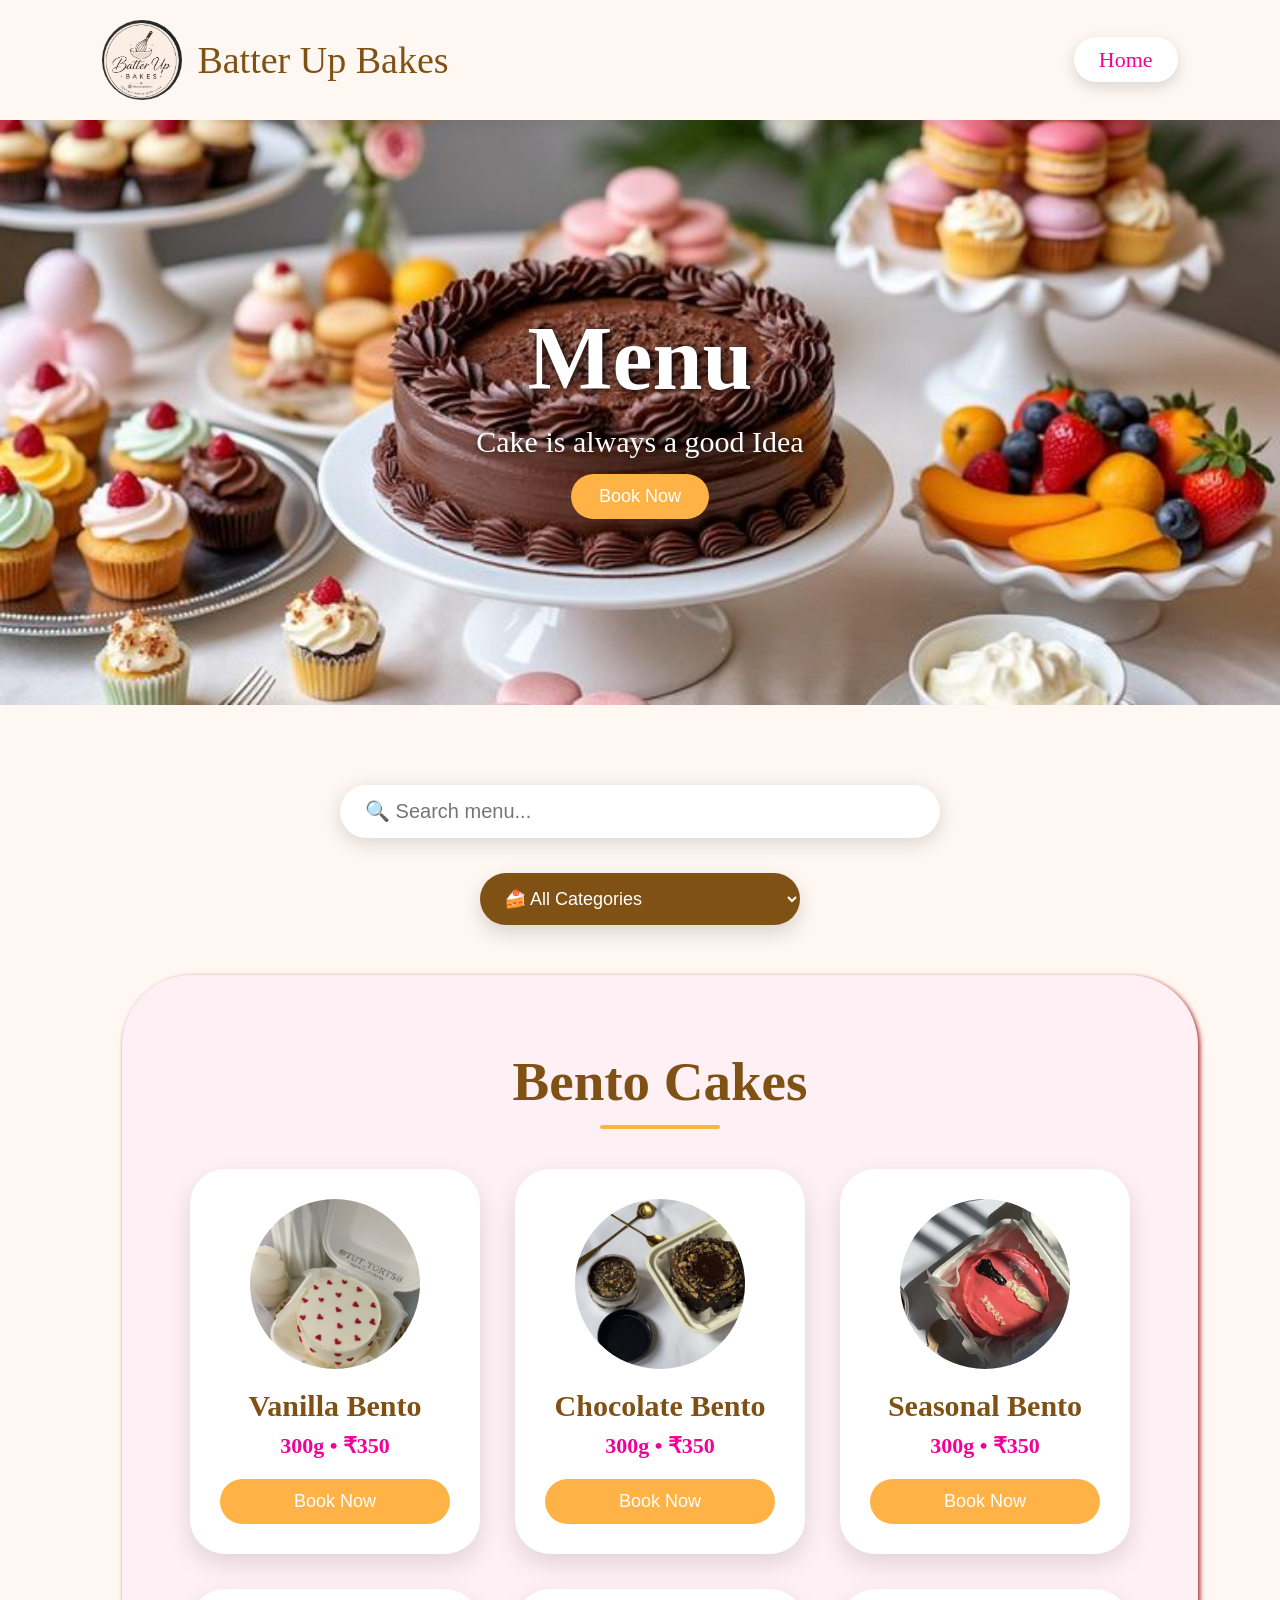
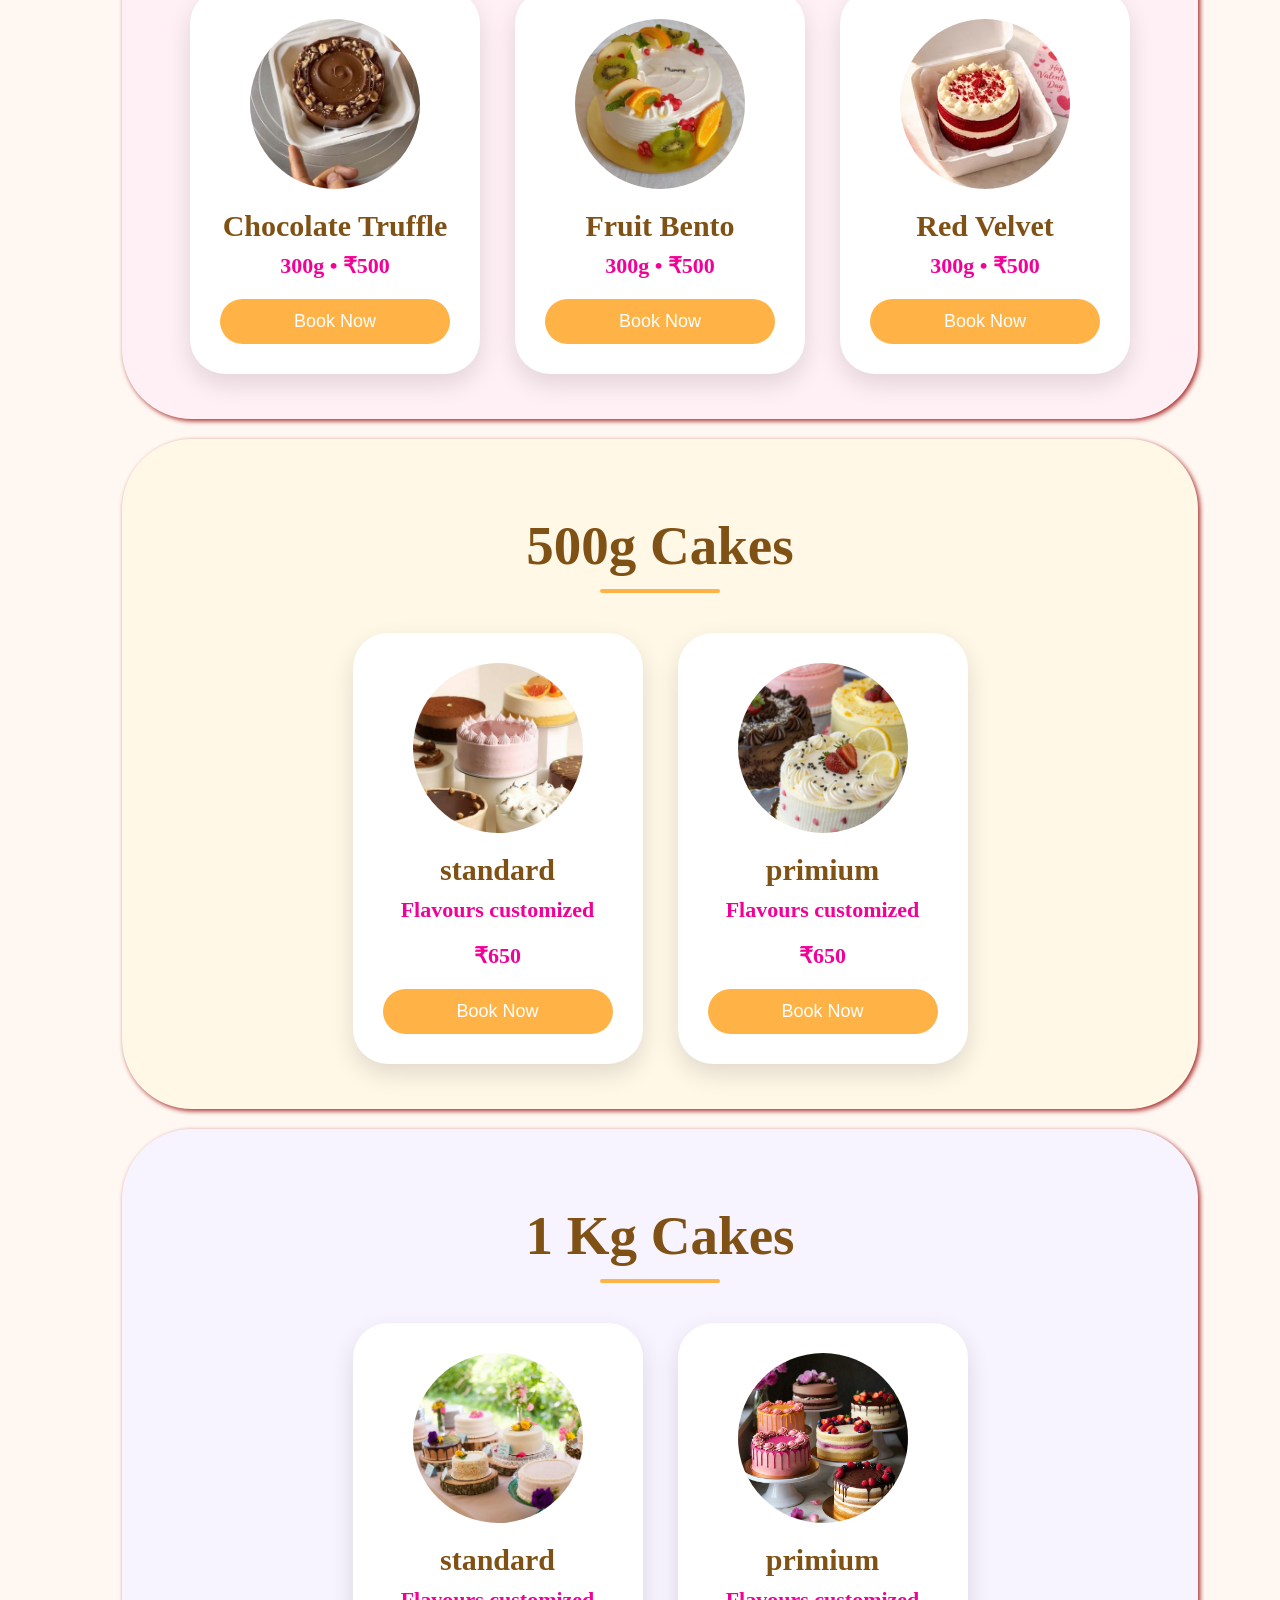
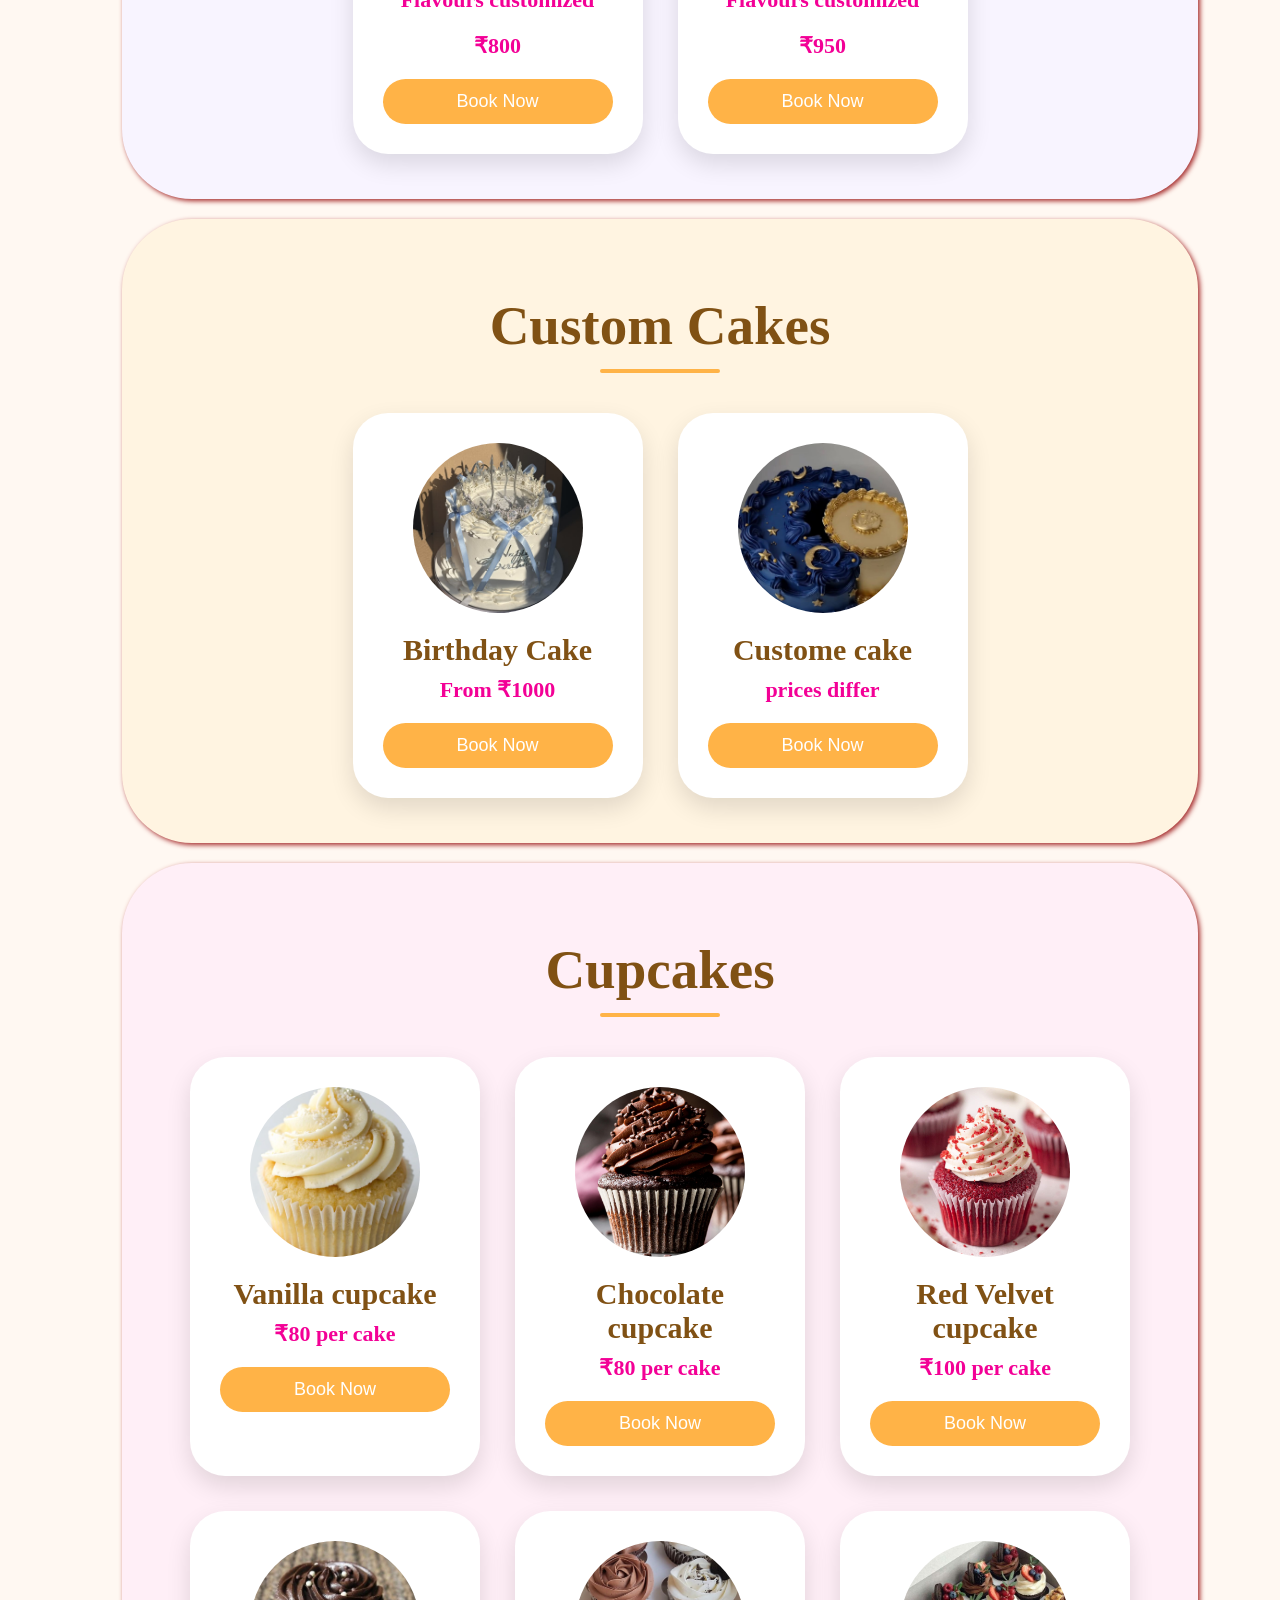
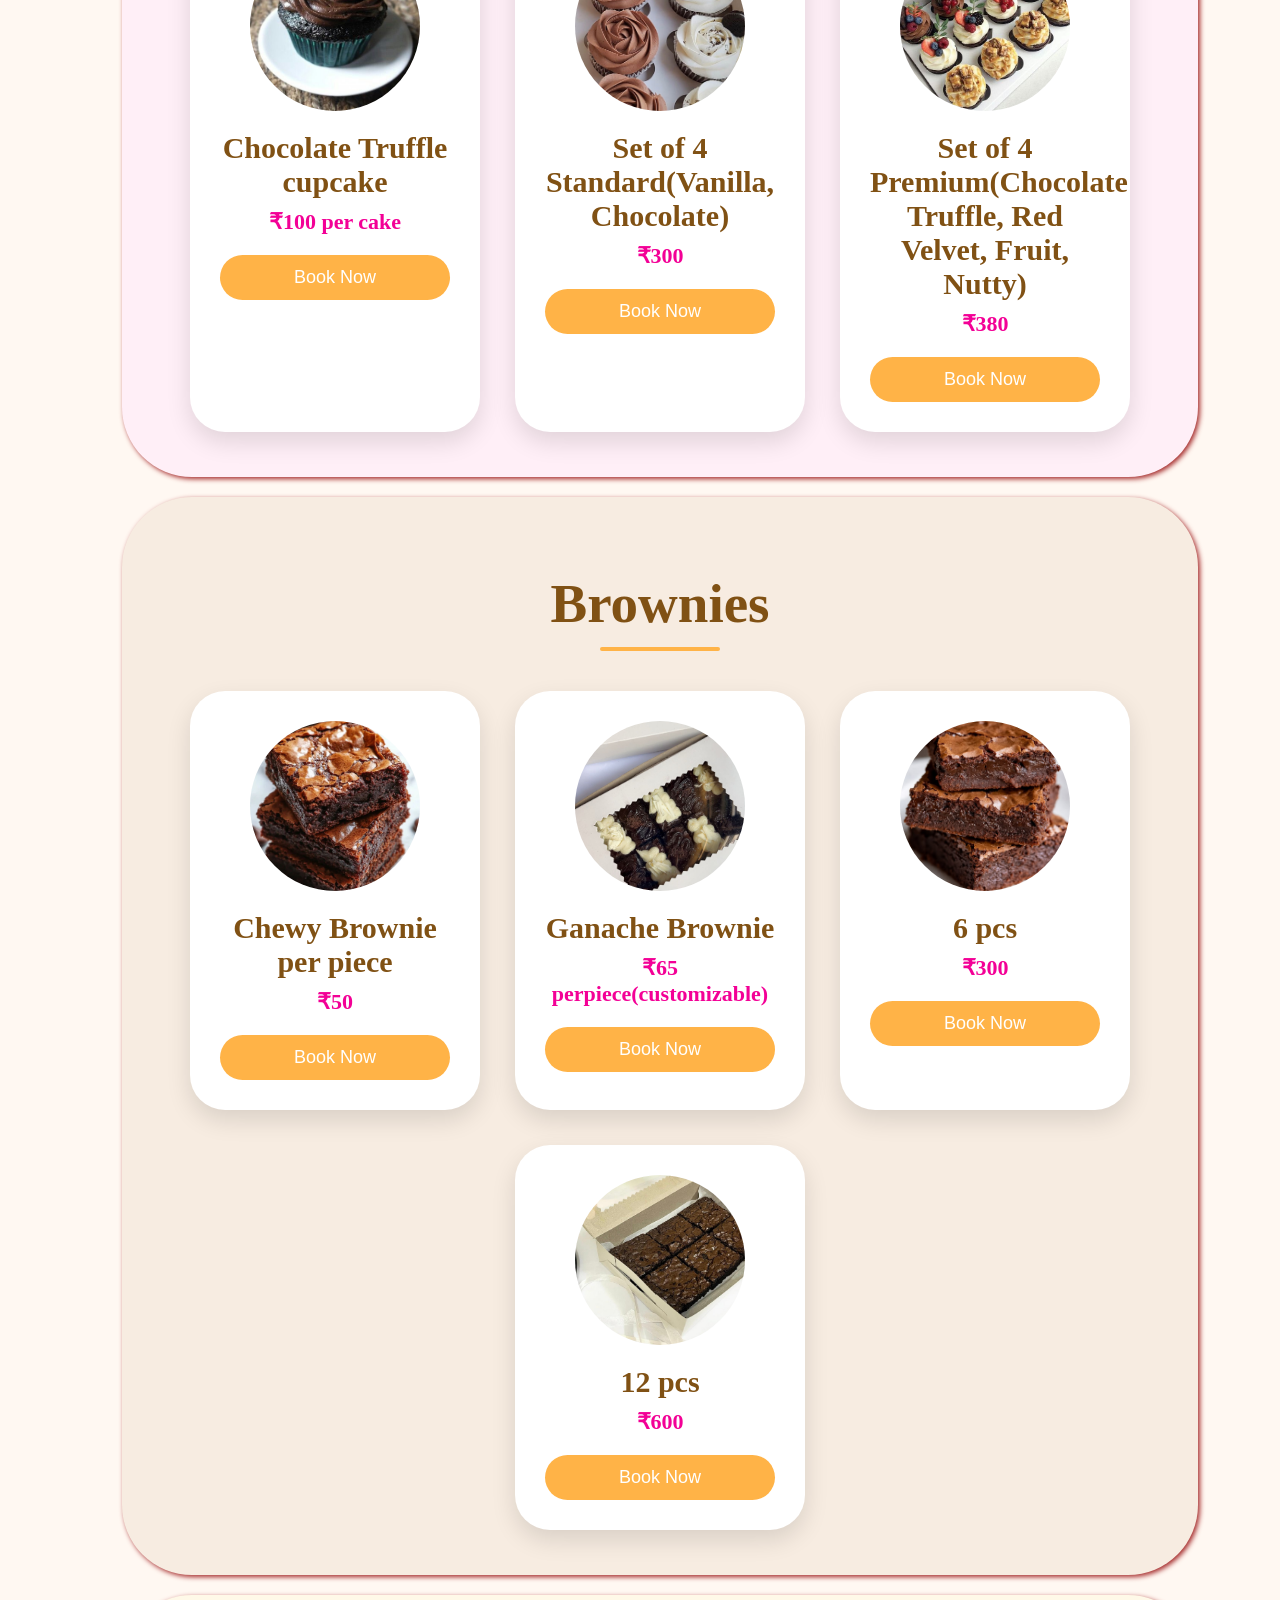
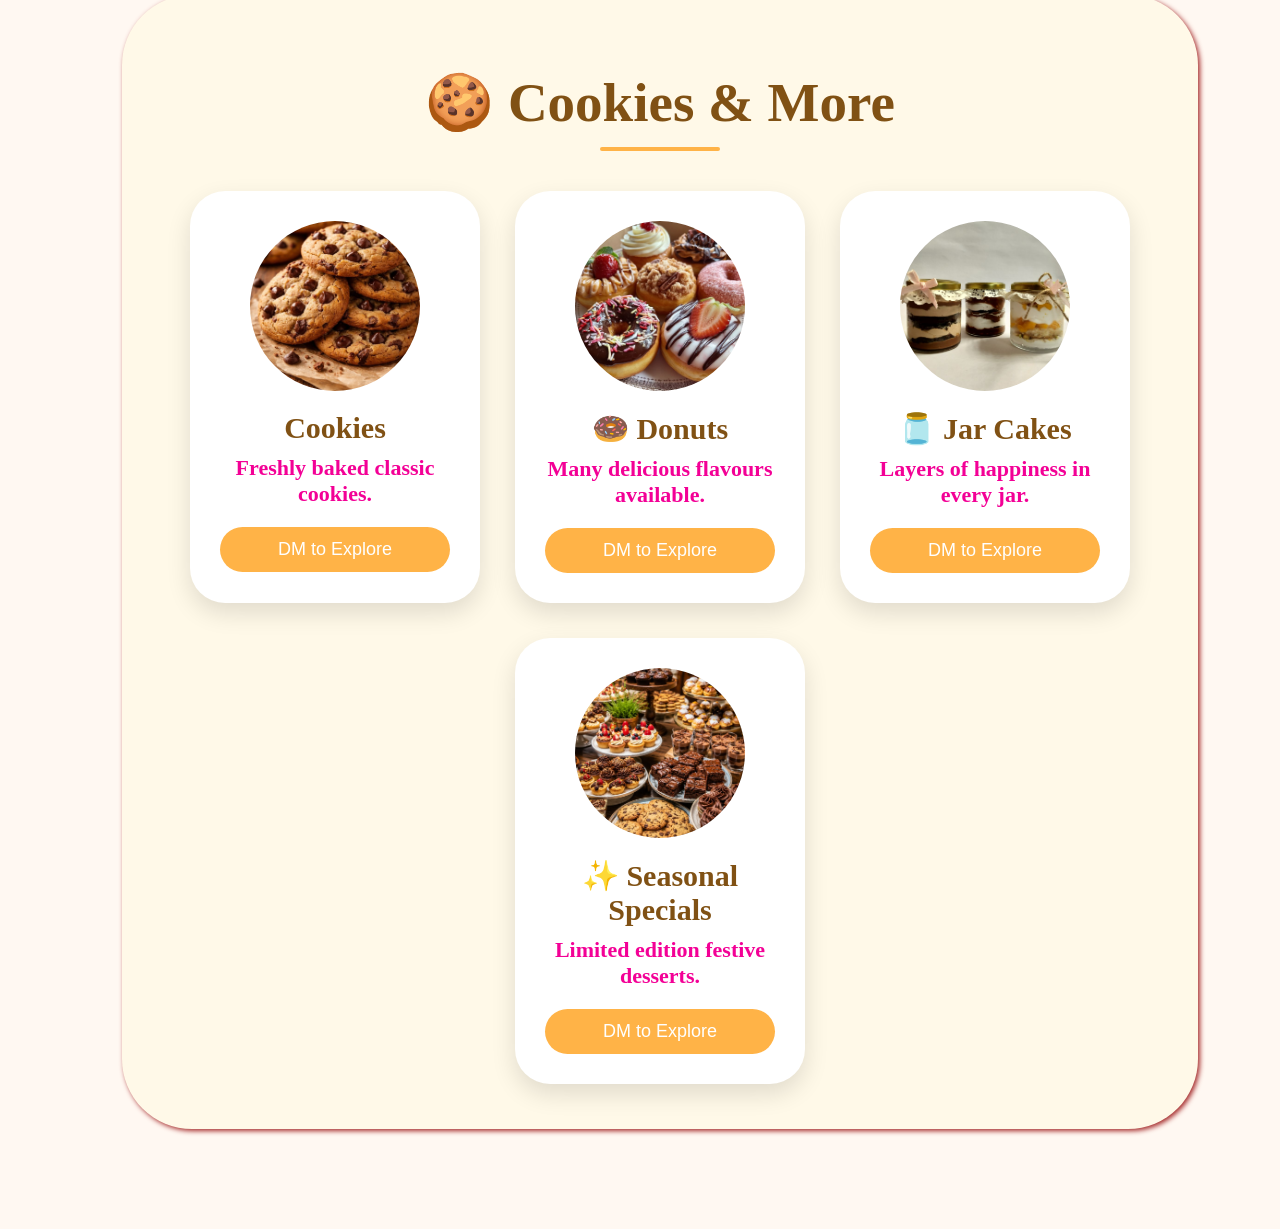
==== menu.html @ bb16fc04 "first commit of entire project" ====
<!DOCTYPE html>
<html lang="en">

<head>
    <meta charset="UTF-8">
    <meta name="viewport" content="width=device-width, initial-scale=1.0">
    <title>Batter Up Bakes Menu</title>
    <link rel="stylesheet" href="menu.css">
</head>

<body>
    <nav>
        <div class="logo"><img src="img/logo.jpeg">
            <p>Batter Up Bakes</p>
        </div>
        <div class="navlink"><a href="index.html">Home</a></div>
    </nav>

    <section class="mainsec">
        <div class="mainhead">
            <h1 class="headmain">Menu</h1>
            <p>Cake is always a good Idea</p>
            <a href="#"><button>Book Now</button></a>
        </div>
    </section>

    <section class="page3">
        <div class="search-box">
            <input type="text" id="searchInput" placeholder="🔍 Search menu...">
        </div>

  <div class="filter-box">
    <select id="categoryFilter">

        <option value="all">🍰 All Categories</option>

        <option value="bento">Bento Cakes</option>
        <option value="halfkg">500g Cakes</option>
        <option value="onekg">1 Kg Cakes</option>
        <option value="custom">Custom Cakes</option>
        <option value="cupcakes">Cupcakes</option>
        <option value="brownies">Brownies</option>
      <option value="cookies&extra">cookies&extra</option>

    </select>
</div>
<div class="menucontainers">
        <section class="menu-section" id="bento" style="background:#FFF0F5;">
            <h2 class="menu-title">Bento Cakes</h2>
            <div class="cards">
                <div class="card">
                    <img src="img/bentovanilla.jpg" alt="Vanilla Bento">
                    <h3>Vanilla Bento</h3>
                    <p>300g • ₹350</p>
                    <a href="#"><button>Book Now</button></a>
                </div>
                <div class="card">
                    <img src="img/bentocho.jpeg" alt="Chocolate Bento">
                    <h3>Chocolate Bento</h3>
                    <p>300g • ₹350</p>
                    <a href="#"><button>Book Now</button></a>
                </div>
                <div class="card">
                    <img src="img/bentostraw.jpeg" alt="Strawbery Bento">
                    <h3>Seasonal Bento</h3>
                    <p>300g • ₹350</p>
                    <a href="#"><button>Book Now</button></a>
                </div>
                <div class="card">
                    <img src="img/bentotruffel.jpg" alt="Chocolate Truffle">
                    <h3>Chocolate Truffle</h3>
                    <p>300g • ₹500</p>
                    <a href="#"><button>Book Now</button></a>
                </div>
                <div class="card">
                    <img src="img/bentofruit.jpg" alt="Fruit Bento">
                    <h3>Fruit Bento</h3>
                    <p>300g • ₹500</p>
                    <a href="#"><button>Book Now</button></a>
                </div>
                <div class="card">
                    <img src="img/bentoredvelvet.jpg" alt="Red Velvet">
                    <h3>Red Velvet</h3>
                    <p>300g • ₹500</p>
                    <a href="#"><button>Book Now</button></a>
                </div>
            </div>
        </section>
        <section class="menu-section" id="halfkg" style="background:#FFF8E7;">
            <h2 class="menu-title">500g Cakes</h2>
            <div class="cards">
                <div class="card">
                    <img src="img/500gstandard.jpg" alt="standard">
                    <h3>standard</h3>
                    <p>Flavours customized</p>
                    <p>₹650</p>
                    <a href="#"><button>Book Now</button></a>
                </div>
                <div class="card">
                    <img src="img/500gprimium.jpg" alt="primium">
                    <h3>primium</h3>
                     <p>Flavours customized</p>
                    <p>₹650</p>
                    <a href="#"><button>Book Now</button></a>
                </div>
            
            </div>
        </section>
        <section class="menu-section" id="onekg" style="background:#F8F4FF;">
            <h2 class="menu-title">1 Kg Cakes</h2>
            <div class="cards">
                      <div class="card">
                    <img src="img/1kgstandard.jpg" alt="standard">
                    <h3>standard</h3>
                    <p>Flavours customized</p>
                    <p>₹800</p>
                    <a href="#"><button>Book Now</button></a>
                </div>
                <div class="card">
                    <img src="img/1kgprium.jpg" alt="primium">
                    <h3>primium</h3>
                     <p>Flavours customized</p>
                    <p>₹950</p>
                    <a href="#"><button>Book Now</button></a>
                </div>
            </div>
        </section>
        <section class="menu-section" id="custom" style="background:#FFF4E1;">
            <h2 class="menu-title">Custom Cakes</h2>
            <div class="cards">
                <div class="card">
                    <img src="img/birthday.jpg" alt="Birthday Cake">
                    <h3>Birthday Cake</h3>
                    <p>From ₹1000</p>
                    <a href="#"><button>Book Now</button></a>
                </div>
                
                <div class="card">
                    <img src="img/custom.jpg" alt="Photo Cake">
                    <h3>Custome cake</h3>
                    <p>prices differ</p>
                    <a href="#"><button>Book Now</button></a>
                </div>
            </div>
        </section>
        <section class="menu-section" id="cupcakes" style="background:#FFEFF7;">
            <h2 class="menu-title">Cupcakes</h2>
            <div class="cards">
                <div class="card">
                    <img src="img/1vanilacup.jpg" alt="Vanilla">
                    <h3>Vanilla cupcake</h3>
                    <p>₹80 per cake</p>
                    <a href="#"><button>Book Now</button></a>
                </div>
                <div class="card">
                    <img src="img/1chocolatecup.jpg" alt="Chocolate">
                    <h3>Chocolate cupcake</h3>
                    <p>₹80 per cake</p>
                    <a href="#"><button>Book Now</button></a>
                </div>
                <div class="card">
                    <img src="img/1redcup.jpg" alt="Red Velvet">
                    <h3>Red Velvet cupcake</h3>
                    <p>₹100 per cake</p>
                    <a href="#"><button>Book Now</button></a>
                </div>
                <div class="card">
                    <img src="img/1truffelcup.jpg" alt="Chocolate Truffle">
                    <h3>Chocolate Truffle cupcake</h3>
                    <p>₹100 per cake</p>
                    <a href="#"><button>Book Now</button></a>
                </div>
                <div class="card">
                    <img src="img/standard4cupcake.jpg" alt="Set of 4 Standard">
                    <h3>Set of 4 Standard(Vanilla, Chocolate)</h3>
                    <p>₹300</p>
                    <a href="#"><button>Book Now</button></a>
                </div>
                <div class="card">
                    <img src="img/primiumcupcake.jpg" alt="Set of 4 Premium">
                    <h3>Set of 4 Premium(Chocolate Truffle, Red Velvet, Fruit, Nutty)</h3>
                    <p>₹380</p>
                    <a href="#"><button>Book Now</button></a>
                </div>
            </div>
        </section>
        <section class="menu-section" id="brownies" style="background:#F7ECE1;">
            <h2 class="menu-title">Brownies</h2>
            <div class="cards">
                <div class="card">
                    <img src="img/brownie3.jpg" alt="Chewy Brownie">
                    <h3>Chewy Brownie per piece</h3>
                    <p>₹50</p>
                    <a href="#"><button>Book Now</button></a>
                </div>
                <div class="card">
                    <img src="img/Gbrownie2.jpeg" alt="Ganache Brownie">
                    <h3>Ganache Brownie</h3>
                    <p>₹65 perpiece(customizable)</p>
                    <a href="#"><button>Book Now</button></a>
                </div>
                <div class="card">
                    <img src="img/brownie2.jpg" alt="6 pcs">
                    <h3>6 pcs</h3>
                    <p>₹300</p>
                    <a href="#"><button>Book Now</button></a>
                </div>
                <div class="card">
                    <img src="img/brownie.jpeg" alt="12 pcs">
                    <h3>12 pcs</h3>
                    <p>₹600</p>
                    <a href="#"><button>Book Now</button></a>
                </div>
            </div>
        </section>
        <section class="menu-section" id="cookies&extra" style="background:#FFF9E8;">
    <h2 class="menu-title">🍪 Cookies & More</h2>

    <div class="cards">

        <!-- Cookies -->
        <div class="card">
            <img src="img/cookies.jpg" alt="Chocolate Chip Cookies">
            <h3> Cookies</h3>
            <p>Freshly baked classic cookies.</p>
            <a href="#"><button>DM to Explore</button></a>
        </div>

 
    

        <!-- Donuts -->
        <div class="card">
            <img src="img/dounuts.jpg" alt="Donuts">
            <h3>🍩 Donuts</h3>
            <p>Many delicious flavours available.</p>
            <a href="#"><button>DM to Explore</button></a>
        </div>

        <!-- Jar Cakes -->
        <div class="card">
            <img src="img/arcakes.jpg" alt="Jar Cakes">
            <h3>🫙 Jar Cakes</h3>
            <p>Layers of happiness in every jar.</p>
            <a href="#"><button>DM to Explore</button></a>
        </div>

 
        <!-- Seasonal Specials -->
        <div class="card">
            <img src="img/seadonal.jpg" alt="Seasonal Specials">
            <h3>✨ Seasonal Specials</h3>
            <p>Limited edition festive desserts.</p>
            <a href="#"><button>DM to Explore</button></a>
        </div>

    </div>
</section>
        
    </section>
    
    <script>
 const searchInput = document.getElementById("searchInput");
const filter = document.getElementById("categoryFilter");

function filterMenu() {

    const search = searchInput.value.toLowerCase();
    const category = filter.value;

    document.querySelectorAll(".menu-section").forEach(section => {

        let showSection = category === "all" || section.id === category;

        let visibleCards = 0;

        section.querySelectorAll(".card").forEach(card => {

            const text = card.innerText.toLowerCase();

            const match = text.includes(search);

            if(showSection && match){

                card.style.display="block";
                visibleCards++;

            }else{

                card.style.display="none";

            }

        });

        section.style.display =
            (showSection && visibleCards>0) ? "block" : "none";

    });

}

searchInput.addEventListener("keyup",filterMenu);

filter.addEventListener("change",filterMenu);

filterMenu();
</script>
</body>

</html>
---- menu.css ----
* {
    margin: 0;
    padding: 0;
    box-sizing: border-box;
    scroll-behavior: smooth;
}

body {
    font-family: "Monotype Corsiva", cursive;
    background: antiquewhite;
    color: rgb(128, 81, 20);
    overflow-x: hidden;
}

section {
    width: 100%;
    padding: 0 8%;
}

.menucontainers section {
    padding: 5px;
    border-radius: 70px;
    box-shadow: 2px 2px 5px brown;
    margin: 20px;
}

nav {
    display: flex;
    justify-content: space-between;
    align-items: center;
    padding: 20px 8%;
    background: #fff8f2;
    position: sticky;
    top: 0;
    z-index: 1000;
    box-shadow: 0 5px 15px rgba(0, 0, 0, .08);
}

.logo {
    display: flex;
    align-items: center;
    gap: 15px;
}

.logo img {
    width: 80px;
    height: 80px;
    border-radius: 50%;
    object-fit: cover;
}

.logo p {
    font-size: 38px;
    color: #805114;
}

.navlink a {
    text-decoration: none;
    padding: 10px 25px;
    background: #fff;
    border-radius: 40px;
    color: #f30096;
    font-size: 22px;
    box-shadow: 0 5px 15px rgba(0, 0, 0, .15);
    transition: .3s;
}

.navlink a:hover {
    background: #805114;
    color: #fff;
}

.mainsec {
    min-height: 65vh;
    background: url(img/menu.jpg) center/cover no-repeat;
    display: flex;
    justify-content: center;
    align-items: center;
    text-align: center;
}

.mainhead {
    color: #fff;
    text-shadow: 2px 2px 10px #000;
}

.headmain {
    font-size: 90px;
}

.mainhead p {
    font-size: 30px;
    margin: 15px 0;
}

button {
    padding: 12px 28px;
    border: none;
    border-radius: 40px;
    background: #ffb347;
    color: #fff;
    font-size: 18px;
    cursor: pointer;
    transition: .3s;
}

button:hover {
    background: #f30096;
    transform: translateY(-4px);
}

.page3 {
    background: #fff8f2;
    padding: 80px 8%;
}

.search-box {
    display: flex;
    justify-content: center;
    margin-bottom: 35px;
}

.search-box input {
    width: 600px;
    max-width: 100%;
    padding: 15px 25px;
    border: none;
    border-radius: 40px;
    font-size: 20px;
    box-shadow: 0 5px 20px rgba(0, 0, 0, .15);
    outline: none;
}

.category-menu {
    display: flex;
    flex-wrap: wrap;
    justify-content: center;
    gap: 15px;
    margin-bottom: 60px;
}

.category-menu a {
    text-decoration: none;
    padding: 12px 22px;
    background: #805114;
    color: #fff;
    border-radius: 40px;
    transition: .3s;
}

.category-menu a:hover {
    background: #f30096;
}

.menu-title {
    text-align: center;
    font-size: 55px;
    margin: 70px 0 40px;
    color: #805114;
}

.menu-title:after {
    content: "";
    display: block;
    width: 120px;
    height: 4px;
    background: #ffb347;
    margin: 12px auto;
    border-radius: 20px;
}

.cards {
    display: flex;
    justify-content: center;
    flex-wrap: wrap;
    gap: 35px;
    margin-bottom: 40px;
}

.card {
    width: 290px;
    background: #fff;
    padding: 30px;
    border-radius: 35px;
    text-align: center;
    box-shadow: 0 10px 25px rgba(0, 0, 0, .12);
    transition: .4s;
}

.card:hover {
    transform: translateY(-10px);
}

.card img {
    width: 170px;
    height: 170px;
    border-radius: 50%;
    object-fit: cover;
    margin: auto;
    display: block;
}

.card h3 {
    margin: 20px 0 10px;
    font-size: 30px;
    color: #805114;
}

.card p {
    font-size: 22px;
    font-weight: bold;
    color: #f30096;
    margin-bottom: 20px;
}

.card button {
    width: 100%;
}

#noResult {
    font-size: 28px;
    margin: 40px 0;
    color: #805114;
}

.filter-box {
    display: flex;
    justify-content: center;
    margin-bottom: 50px;
}

.filter-box select {

    width: 320px;
    max-width: 100%;

    padding: 15px 20px;

    border: none;

    border-radius: 40px;

    background: #805114;

    color: white;

    font-size: 18px;

    cursor: pointer;

    outline: none;

    box-shadow: 0 8px 20px rgba(0, 0, 0, .15);
}

.filter-box select option {
    background: white;
    color: #805114;
}

/* ==========================
   Mobile (768px and below)
========================== */

@media (max-width:768px) {

    nav {
        flex-direction: column;
        gap: 20px;
    }

    .logo p {
        font-size: 28px;
    }

    .headmain {
        font-size: 60px;
    }

    .mainhead p {
        font-size: 22px;
    }

    /* Search */

    .search-box input {
        width: 100%;
        font-size: 17px;
    }

    /* Filter */

    .filter-box {
        width: 100%;
    }

    .filter-box select {
        width: 100%;
    }

    /* Sections */

    .menucontainers {
        padding: 0;
    }

    .menucontainers section {

        width: 100%;

        margin: 25px auto;

        padding: 25px 15px;

        border-radius: 35px;

    }

    /* Heading */

    .menu-title {

        font-size: 38px;

        margin: 20px 0 35px;

    }

    /* Cards */

    .cards {

        display: flex;

        justify-content: center;

        align-items: center;

        flex-wrap: wrap;

        gap: 20px;

    }

    /* Individual card */

    .card {

        width: 90%;

        max-width: 280px;

        padding: 22px;

        margin: auto;

        border-radius: 55% 45% 60% 40% / 40% 55% 45% 60%;

    }

    /* Images */

    .card img {

        width: 120px;

        height: 120px;

    }

    /* Text */

    .card h3 {

        font-size: 24px;

    }

    .card p {

        font-size: 18px;

    }

    /* Button */

    .card button {

        width: 50%;

    }
}

/* ==========================
   Small Phones
========================== */

@media (max-width:480px) {

    .logo img {
        width: 60px;
        height: 60px;
    }

    .logo p {
        font-size: 22px;
    }

    .headmain {
        font-size: 42px;
    }

    .mainhead p {
        font-size: 18px;
    }

    /* Section */

    .menucontainers section {

        margin: 20px auto;

        padding: 20px 10px;

        border-radius: 28px;

    }

    /* Card */

    .card {

        width: 95%;

        max-width: 250px;

        padding: 18px;

    }

    /* Image */

    .card img {

        width: 95px;

        height: 95px;

    }

    /* Text */

    .card h3 {

        font-size: 21px;

    }

    .card p {

        font-size: 16px;

    }

    button {

        font-size: 15px;

        padding: 10px;

    }
}
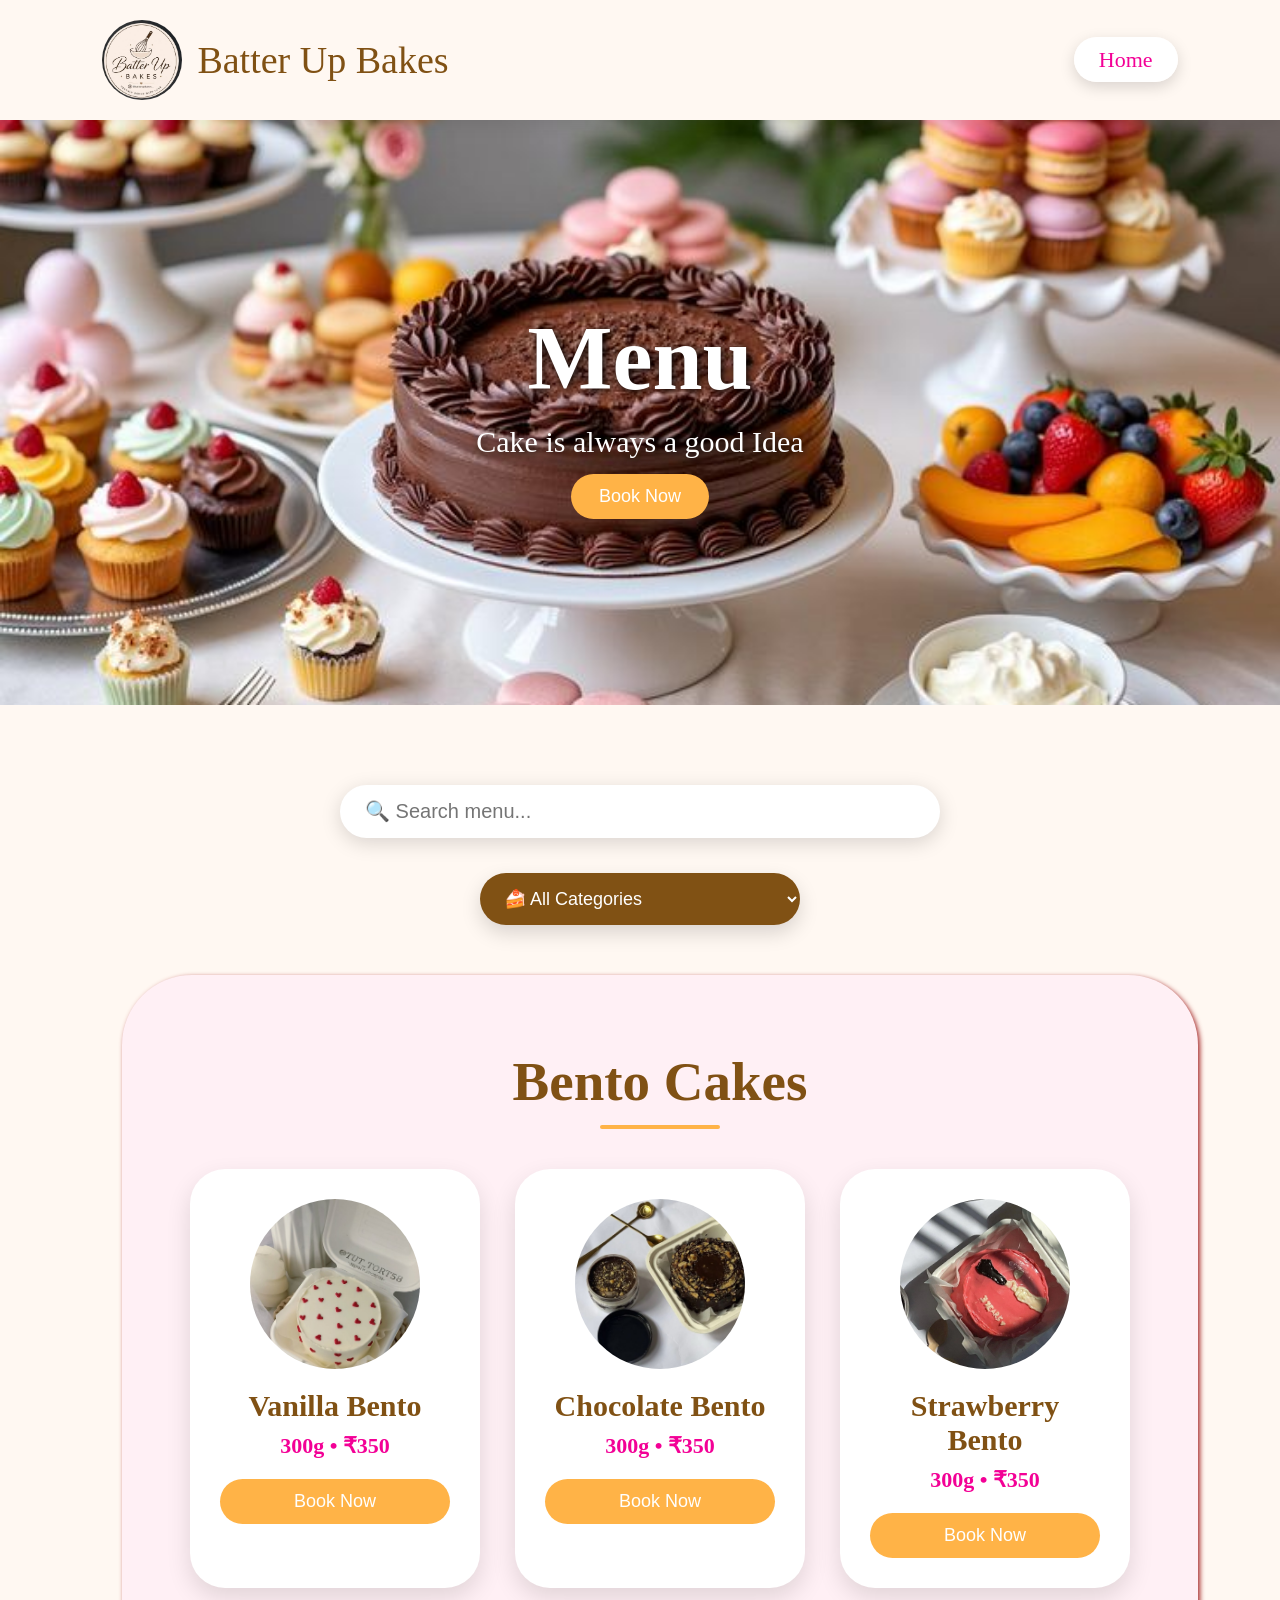
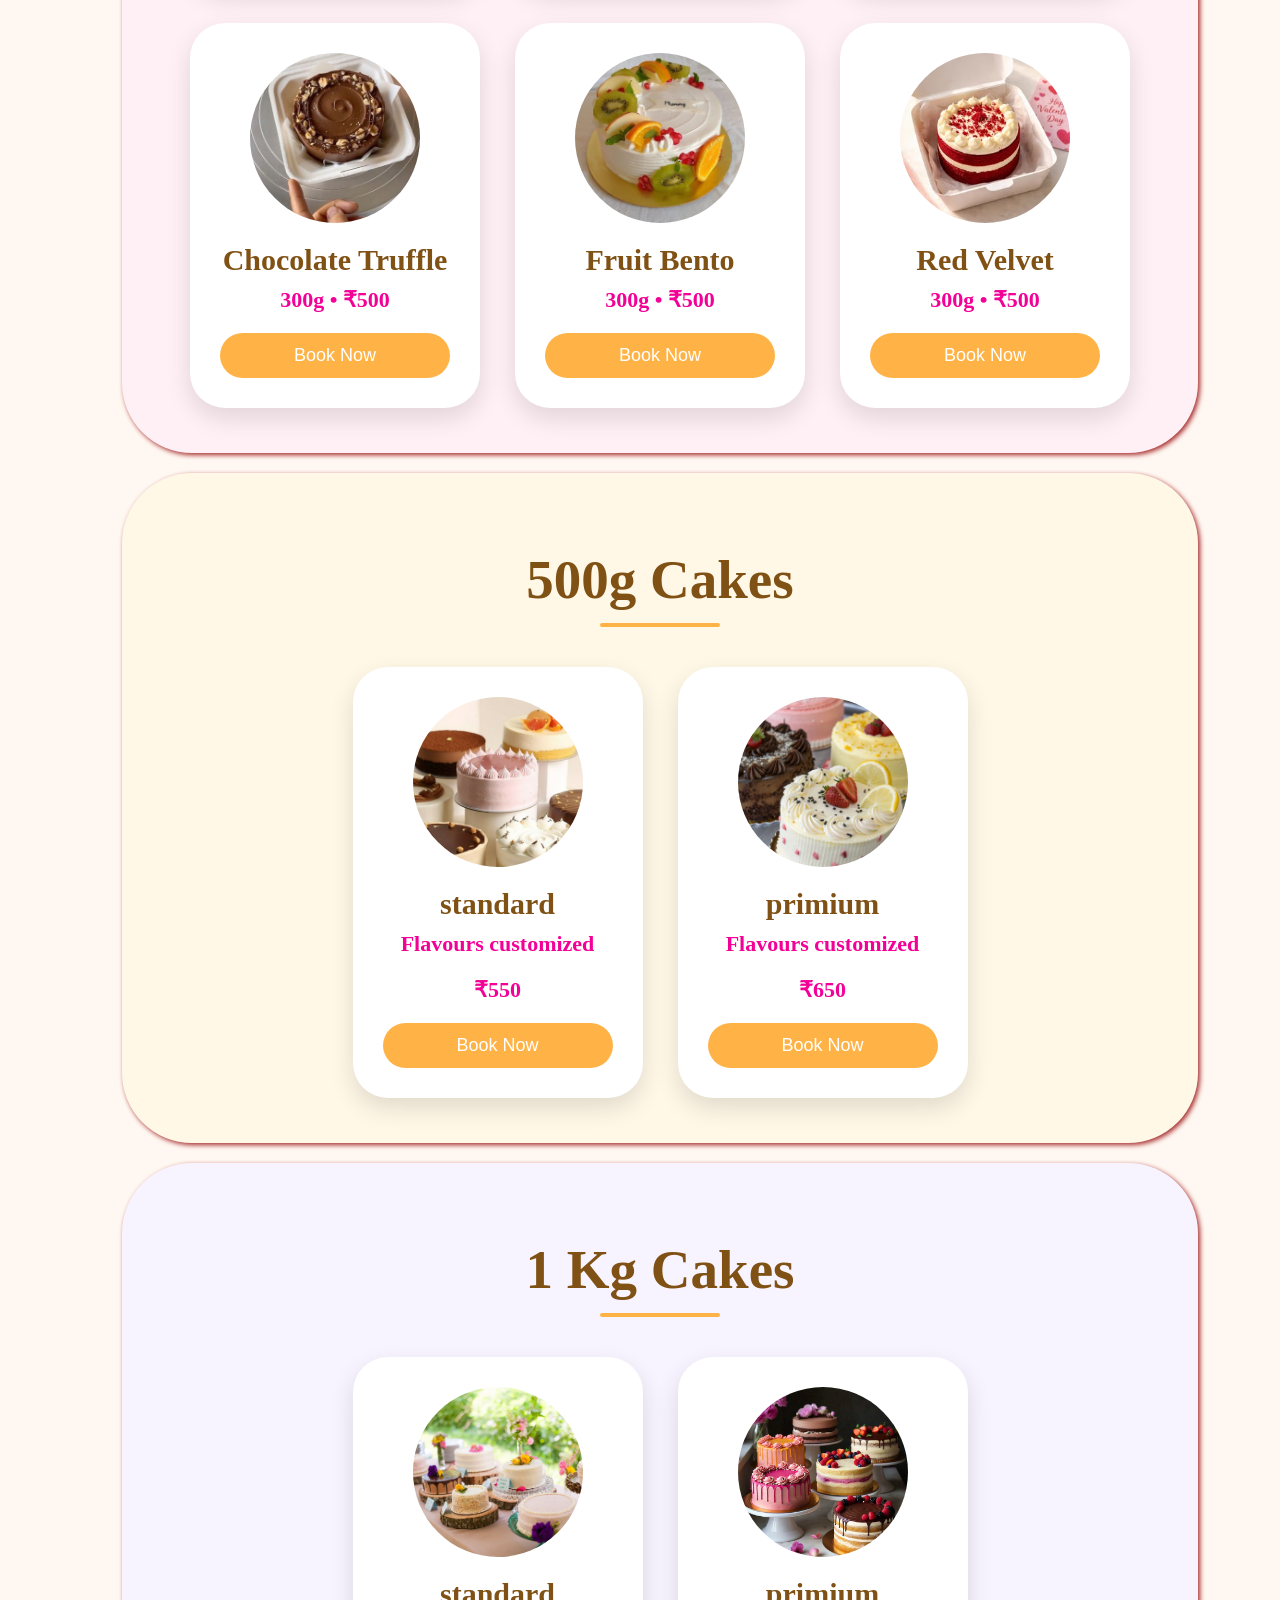
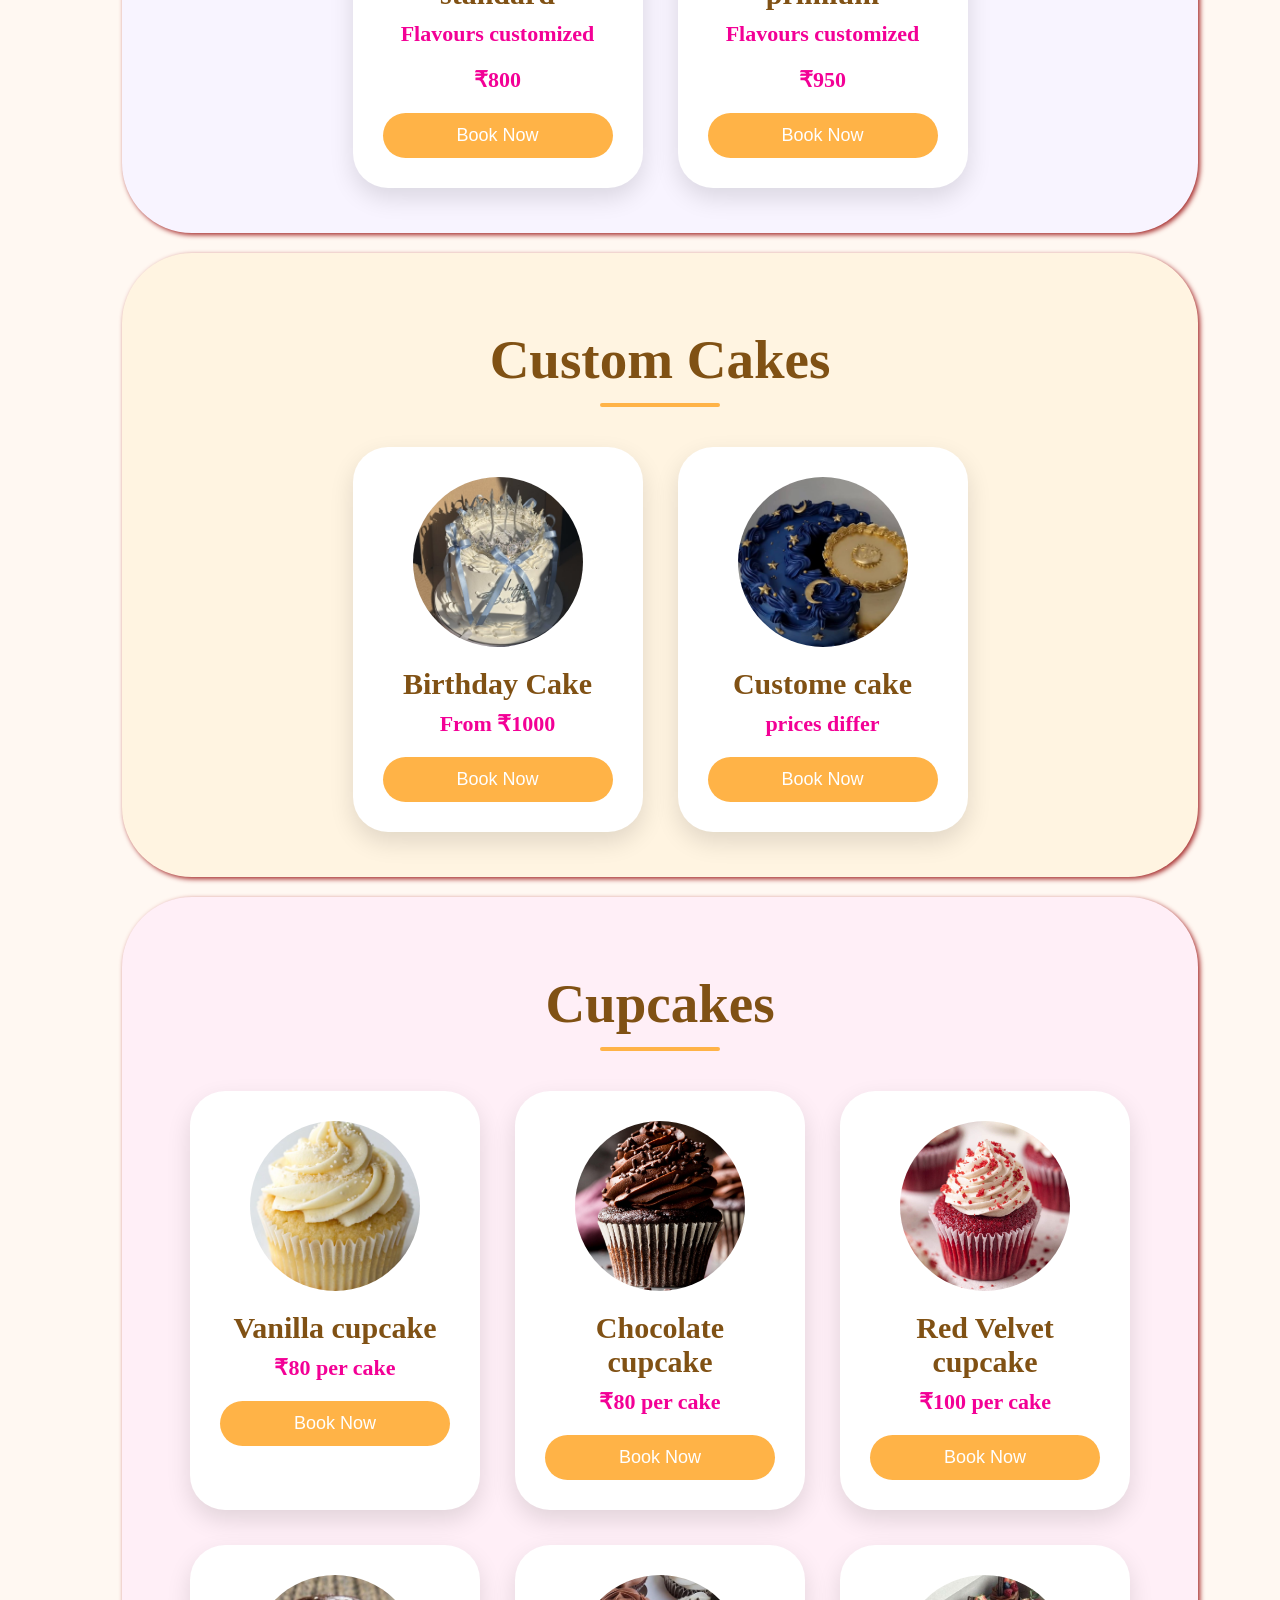
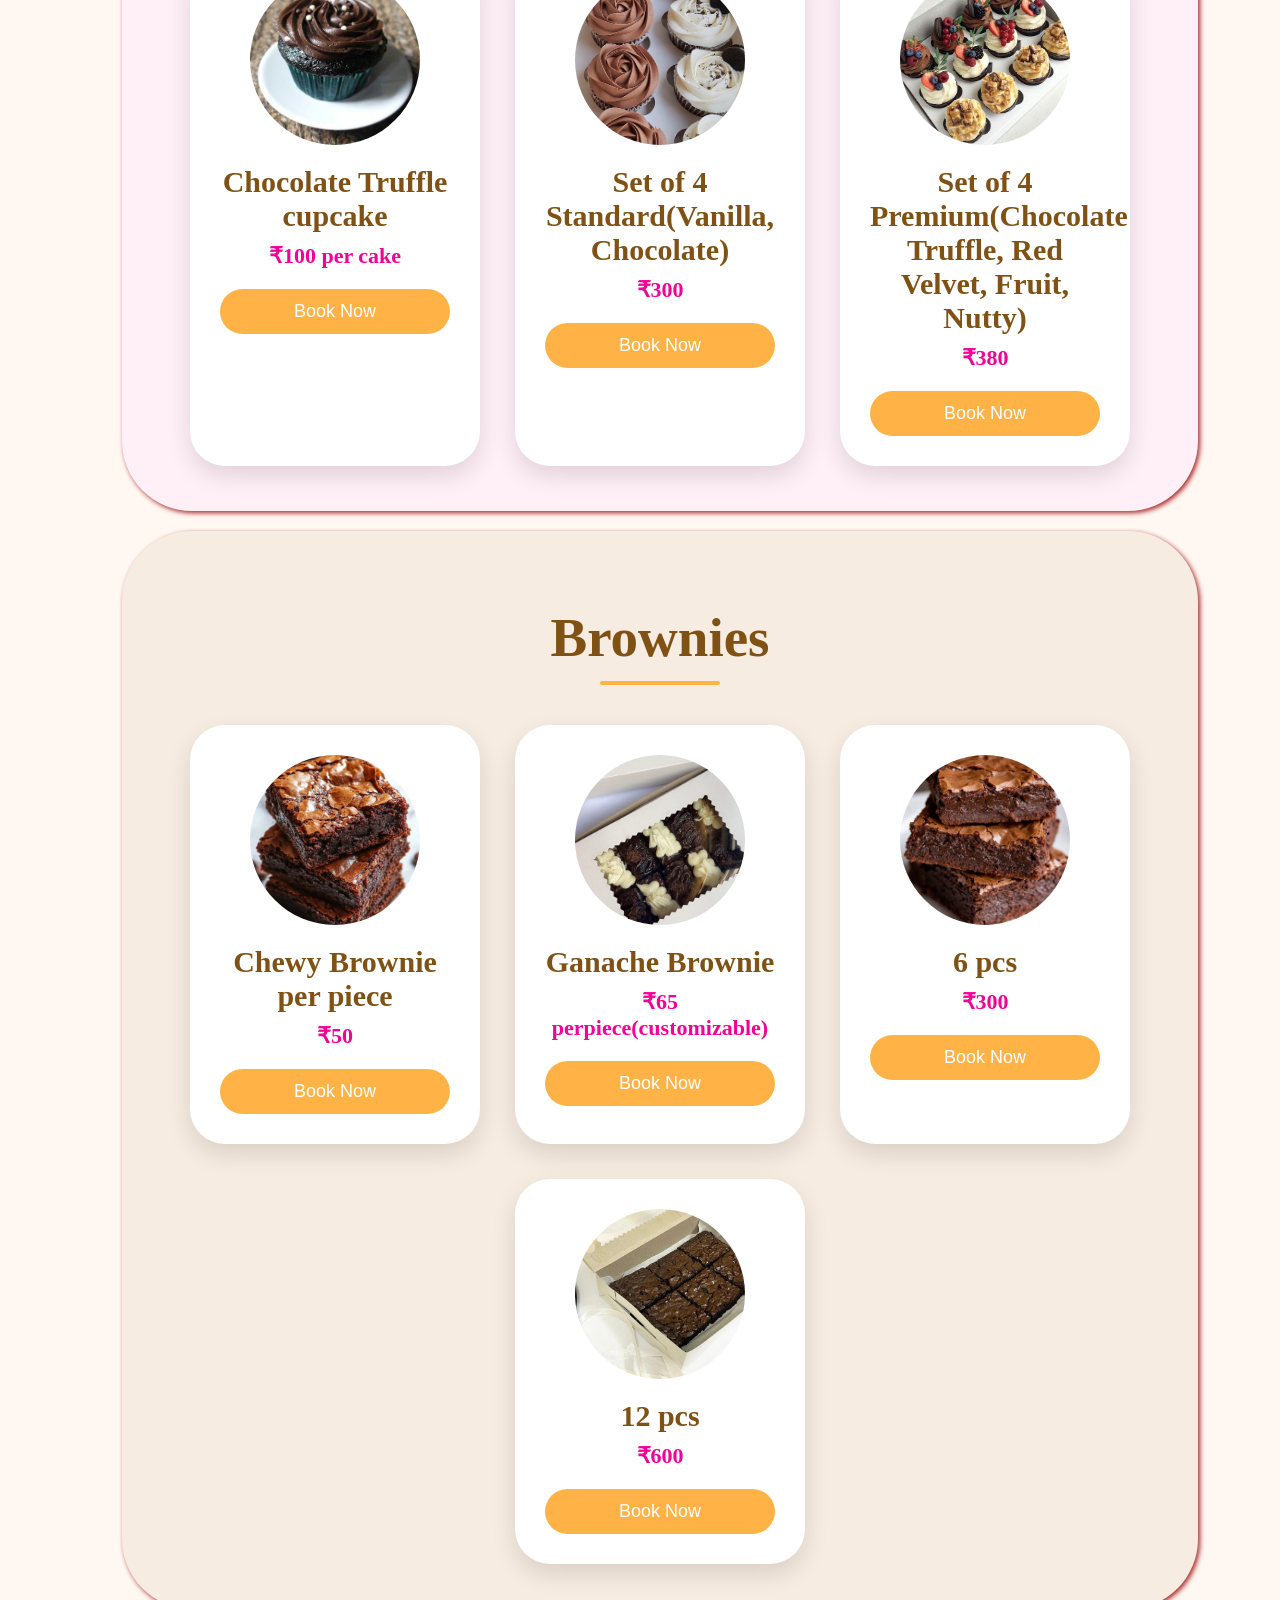
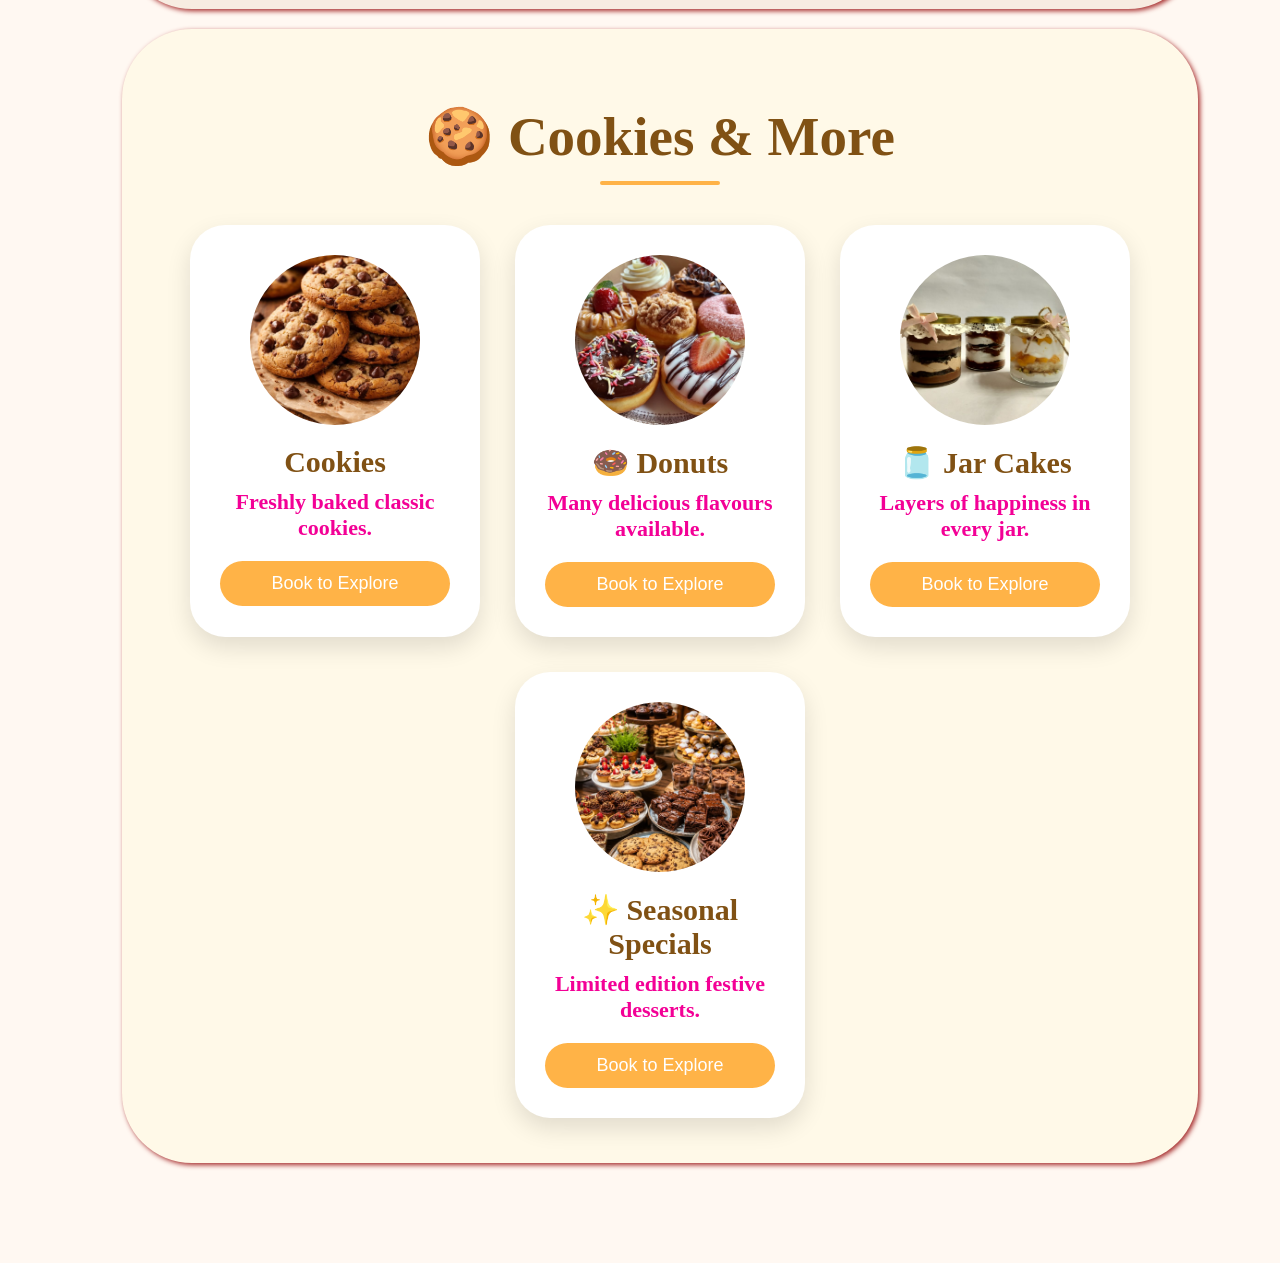
==== commit 5c4f3f2b: "Updated with forms an Links" ====
--- a/menu.html
+++ b/menu.html
@@ -20,7 +20,7 @@
         <div class="mainhead">
             <h1 class="headmain">Menu</h1>
             <p>Cake is always a good Idea</p>
-            <a href="#"><button>Book Now</button></a>
+            <a href="#categoryFilter"><button>Book Now</button></a>
         </div>
     </section>
 
@@ -52,37 +52,37 @@
                     <img src="img/bentovanilla.jpg" alt="Vanilla Bento">
                     <h3>Vanilla Bento</h3>
                     <p>300g • ₹350</p>
-                    <a href="#"><button>Book Now</button></a>
+                    <a href="https://docs.google.com/forms/d/e/1FAIpQLSfpr65Jci-A5WSFiosB1jnzXq15KqU7nKUA9fYQ1sIJqqV6FQ/viewform?usp=publish-editohttps://docs.google.com/forms/d/e/1FAIpQLSfpr65Jci-A5WSFiosB1jnzXq15KqU7nKUA9fYQ1sIJqqV6FQ/viewform?usp=publish-editor"><button>Book Now</button></a>
                 </div>
                 <div class="card">
                     <img src="img/bentocho.jpeg" alt="Chocolate Bento">
                     <h3>Chocolate Bento</h3>
                     <p>300g • ₹350</p>
-                    <a href="#"><button>Book Now</button></a>
+                    <a href="https://docs.google.com/forms/d/e/1FAIpQLSfpr65Jci-A5WSFiosB1jnzXq15KqU7nKUA9fYQ1sIJqqV6FQ/viewform?usp=publish-editor"><button>Book Now</button></a>
                 </div>
                 <div class="card">
                     <img src="img/bentostraw.jpeg" alt="Strawbery Bento">
-                    <h3>Seasonal Bento</h3>
+                    <h3>Strawberry Bento</h3>
                     <p>300g • ₹350</p>
-                    <a href="#"><button>Book Now</button></a>
+                    <a href="https://docs.google.com/forms/d/e/1FAIpQLSfpr65Jci-A5WSFiosB1jnzXq15KqU7nKUA9fYQ1sIJqqV6FQ/viewform?usp=publish-editor"><button>Book Now</button></a>
                 </div>
                 <div class="card">
                     <img src="img/bentotruffel.jpg" alt="Chocolate Truffle">
                     <h3>Chocolate Truffle</h3>
                     <p>300g • ₹500</p>
-                    <a href="#"><button>Book Now</button></a>
+                    <a href="https://docs.google.com/forms/d/e/1FAIpQLSfpr65Jci-A5WSFiosB1jnzXq15KqU7nKUA9fYQ1sIJqqV6FQ/viewform?usp=publish-editor"><button>Book Now</button></a>
                 </div>
                 <div class="card">
                     <img src="img/bentofruit.jpg" alt="Fruit Bento">
                     <h3>Fruit Bento</h3>
                     <p>300g • ₹500</p>
-                    <a href="#"><button>Book Now</button></a>
+                    <a href="https://docs.google.com/forms/d/e/1FAIpQLSfpr65Jci-A5WSFiosB1jnzXq15KqU7nKUA9fYQ1sIJqqV6FQ/viewform?usp=publish-editor"><button>Book Now</button></a>
                 </div>
                 <div class="card">
                     <img src="img/bentoredvelvet.jpg" alt="Red Velvet">
                     <h3>Red Velvet</h3>
                     <p>300g • ₹500</p>
-                    <a href="#"><button>Book Now</button></a>
+                    <a href="https://docs.google.com/forms/d/e/1FAIpQLSfpr65Jci-A5WSFiosB1jnzXq15KqU7nKUA9fYQ1sIJqqV6FQ/viewform?usp=publish-editor"><button>Book Now</button></a>
                 </div>
             </div>
         </section>
@@ -93,15 +93,15 @@
                     <img src="img/500gstandard.jpg" alt="standard">
                     <h3>standard</h3>
                     <p>Flavours customized</p>
-                    <p>₹650</p>
-                    <a href="#"><button>Book Now</button></a>
+                    <p>₹550</p>
+                    <a href="https://docs.google.com/forms/d/e/1FAIpQLSfBydbBapdOjcCIF0VYq-GWuK4EWO_kN0GrDG4u-eulMun42w/viewform?usp=publish-editor"><button>Book Now</button></a>
                 </div>
                 <div class="card">
                     <img src="img/500gprimium.jpg" alt="primium">
                     <h3>primium</h3>
                      <p>Flavours customized</p>
                     <p>₹650</p>
-                    <a href="#"><button>Book Now</button></a>
+                    <a href="https://docs.google.com/forms/d/e/1FAIpQLSfBydbBapdOjcCIF0VYq-GWuK4EWO_kN0GrDG4u-eulMun42w/viewform?usp=publish-editor"><button>Book Now</button></a>
                 </div>
             
             </div>
@@ -114,14 +114,14 @@
                     <h3>standard</h3>
                     <p>Flavours customized</p>
                     <p>₹800</p>
-                    <a href="#"><button>Book Now</button></a>
+                    <a href="https://docs.google.com/forms/d/e/1FAIpQLScQrOqfeb_8oYHNkOTTd0iEn-76POA6tRTaHVIDOPsCQ2T52Q/viewform?usp=publish-editor"><button>Book Now</button></a>
                 </div>
                 <div class="card">
                     <img src="img/1kgprium.jpg" alt="primium">
                     <h3>primium</h3>
                      <p>Flavours customized</p>
                     <p>₹950</p>
-                    <a href="#"><button>Book Now</button></a>
+                    <a href="https://docs.google.com/forms/d/e/1FAIpQLScQrOqfeb_8oYHNkOTTd0iEn-76POA6tRTaHVIDOPsCQ2T52Q/viewform?usp=publish-editor"><button>Book Now</button></a>
                 </div>
             </div>
         </section>
@@ -132,14 +132,14 @@
                     <img src="img/birthday.jpg" alt="Birthday Cake">
                     <h3>Birthday Cake</h3>
                     <p>From ₹1000</p>
-                    <a href="#"><button>Book Now</button></a>
+                    <a href="https://docs.google.com/forms/d/e/1FAIpQLSewl-9CfyhIMPSWNs_NJ-sugHLLt5Mqbyy63jXvrlaO_hGV3g/viewform?usp=publish-editor"><button>Book Now</button></a>
                 </div>
                 
                 <div class="card">
                     <img src="img/custom.jpg" alt="Photo Cake">
                     <h3>Custome cake</h3>
                     <p>prices differ</p>
-                    <a href="#"><button>Book Now</button></a>
+                    <a href="https://docs.google.com/forms/d/e/1FAIpQLSewl-9CfyhIMPSWNs_NJ-sugHLLt5Mqbyy63jXvrlaO_hGV3g/viewform?usp=publish-editor"><button>Book Now</button></a>
                 </div>
             </div>
         </section>
@@ -150,37 +150,37 @@
                     <img src="img/1vanilacup.jpg" alt="Vanilla">
                     <h3>Vanilla cupcake</h3>
                     <p>₹80 per cake</p>
-                    <a href="#"><button>Book Now</button></a>
+                    <a href="https://docs.google.com/forms/d/e/1FAIpQLScvbr7Wvd-MW5IbCSwzjwRUlLeN4XeN2rGNoAg3ZPNf_-KEmA/viewform?usp=publish-editohttps://docs.google.com/forms/d/e/1FAIpQLSe7jDrmaGhGaHXKQKHEm5MhxAvSXSWbmMZj6J82kWjvKdm3Mg/viewform?usp=publish-editohttps://docs.google.com/forms/d/e/1FAIpQLSd8BSM6NNizgfE3lwOWlXEQReaHNnIYhFQkOk7FT8rQd5pn2A/viewform?usp=publish-editor"><button>Book Now</button></a>
                 </div>
                 <div class="card">
                     <img src="img/1chocolatecup.jpg" alt="Chocolate">
                     <h3>Chocolate cupcake</h3>
                     <p>₹80 per cake</p>
-                    <a href="#"><button>Book Now</button></a>
+                    <a href="https://docs.google.com/forms/d/e/1FAIpQLScvbr7Wvd-MW5IbCSwzjwRUlLeN4XeN2rGNoAg3ZPNf_-KEmA/viewform?usp=publish-editohttps://docs.google.com/forms/d/e/1FAIpQLSe7jDrmaGhGaHXKQKHEm5MhxAvSXSWbmMZj6J82kWjvKdm3Mg/viewform?usp=publish-editohttps://docs.google.com/forms/d/e/1FAIpQLSd8BSM6NNizgfE3lwOWlXEQReaHNnIYhFQkOk7FT8rQd5pn2A/viewform?usp=publish-editor"><button>Book Now</button></a>
                 </div>
                 <div class="card">
                     <img src="img/1redcup.jpg" alt="Red Velvet">
                     <h3>Red Velvet cupcake</h3>
                     <p>₹100 per cake</p>
-                    <a href="#"><button>Book Now</button></a>
+                    <a href="https://docs.google.com/forms/d/e/1FAIpQLScvbr7Wvd-MW5IbCSwzjwRUlLeN4XeN2rGNoAg3ZPNf_-KEmA/viewform?usp=publish-editohttps://docs.google.com/forms/d/e/1FAIpQLSe7jDrmaGhGaHXKQKHEm5MhxAvSXSWbmMZj6J82kWjvKdm3Mg/viewform?usp=publish-editohttps://docs.google.com/forms/d/e/1FAIpQLSd8BSM6NNizgfE3lwOWlXEQReaHNnIYhFQkOk7FT8rQd5pn2A/viewform?usp=publish-editor"><button>Book Now</button></a>
                 </div>
                 <div class="card">
                     <img src="img/1truffelcup.jpg" alt="Chocolate Truffle">
                     <h3>Chocolate Truffle cupcake</h3>
                     <p>₹100 per cake</p>
-                    <a href="#"><button>Book Now</button></a>
+                    <a href="https://docs.google.com/forms/d/e/1FAIpQLScvbr7Wvd-MW5IbCSwzjwRUlLeN4XeN2rGNoAg3ZPNf_-KEmA/viewform?usp=publish-editohttps://docs.google.com/forms/d/e/1FAIpQLSe7jDrmaGhGaHXKQKHEm5MhxAvSXSWbmMZj6J82kWjvKdm3Mg/viewform?usp=publish-editohttps://docs.google.com/forms/d/e/1FAIpQLSd8BSM6NNizgfE3lwOWlXEQReaHNnIYhFQkOk7FT8rQd5pn2A/viewform?usp=publish-editor"><button>Book Now</button></a>
                 </div>
                 <div class="card">
                     <img src="img/standard4cupcake.jpg" alt="Set of 4 Standard">
                     <h3>Set of 4 Standard(Vanilla, Chocolate)</h3>
                     <p>₹300</p>
-                    <a href="#"><button>Book Now</button></a>
+                    <a href="https://docs.google.com/forms/d/e/1FAIpQLScvbr7Wvd-MW5IbCSwzjwRUlLeN4XeN2rGNoAg3ZPNf_-KEmA/viewform?usp=publish-editohttps://docs.google.com/forms/d/e/1FAIpQLSe7jDrmaGhGaHXKQKHEm5MhxAvSXSWbmMZj6J82kWjvKdm3Mg/viewform?usp=publish-editohttps://docs.google.com/forms/d/e/1FAIpQLSd8BSM6NNizgfE3lwOWlXEQReaHNnIYhFQkOk7FT8rQd5pn2A/viewform?usp=publish-editor"><button>Book Now</button></a>
                 </div>
                 <div class="card">
                     <img src="img/primiumcupcake.jpg" alt="Set of 4 Premium">
                     <h3>Set of 4 Premium(Chocolate Truffle, Red Velvet, Fruit, Nutty)</h3>
                     <p>₹380</p>
-                    <a href="#"><button>Book Now</button></a>
+                    <a href="https://docs.google.com/forms/d/e/1FAIpQLScvbr7Wvd-MW5IbCSwzjwRUlLeN4XeN2rGNoAg3ZPNf_-KEmA/viewform?usp=publish-editohttps://docs.google.com/forms/d/e/1FAIpQLSe7jDrmaGhGaHXKQKHEm5MhxAvSXSWbmMZj6J82kWjvKdm3Mg/viewform?usp=publish-editohttps://docs.google.com/forms/d/e/1FAIpQLSd8BSM6NNizgfE3lwOWlXEQReaHNnIYhFQkOk7FT8rQd5pn2A/viewform?usp=publish-editor"><button>Book Now</button></a>
                 </div>
             </div>
         </section>
@@ -191,25 +191,25 @@
                     <img src="img/brownie3.jpg" alt="Chewy Brownie">
                     <h3>Chewy Brownie per piece</h3>
                     <p>₹50</p>
-                    <a href="#"><button>Book Now</button></a>
+                    <a href="https://docs.google.com/forms/d/e/1FAIpQLSe7jDrmaGhGaHXKQKHEm5MhxAvSXSWbmMZj6J82kWjvKdm3Mg/viewform?usp=publish-editohttps://docs.google.com/forms/d/e/1FAIpQLSd8BSM6NNizgfE3lwOWlXEQReaHNnIYhFQkOk7FT8rQd5pn2A/viewform?usp=publish-editor"><button>Book Now</button></a>
                 </div>
                 <div class="card">
                     <img src="img/Gbrownie2.jpeg" alt="Ganache Brownie">
                     <h3>Ganache Brownie</h3>
                     <p>₹65 perpiece(customizable)</p>
-                    <a href="#"><button>Book Now</button></a>
+                    <a href="https://docs.google.com/forms/d/e/1FAIpQLSe7jDrmaGhGaHXKQKHEm5MhxAvSXSWbmMZj6J82kWjvKdm3Mg/viewform?usp=publish-editohttps://docs.google.com/forms/d/e/1FAIpQLSd8BSM6NNizgfE3lwOWlXEQReaHNnIYhFQkOk7FT8rQd5pn2A/viewform?usp=publish-editor"><button>Book Now</button></a>
                 </div>
                 <div class="card">
                     <img src="img/brownie2.jpg" alt="6 pcs">
                     <h3>6 pcs</h3>
                     <p>₹300</p>
-                    <a href="#"><button>Book Now</button></a>
+                    <a href="https://docs.google.com/forms/d/e/1FAIpQLSe7jDrmaGhGaHXKQKHEm5MhxAvSXSWbmMZj6J82kWjvKdm3Mg/viewform?usp=publish-editohttps://docs.google.com/forms/d/e/1FAIpQLSd8BSM6NNizgfE3lwOWlXEQReaHNnIYhFQkOk7FT8rQd5pn2A/viewform?usp=publish-editor"><button>Book Now</button></a>
                 </div>
                 <div class="card">
                     <img src="img/brownie.jpeg" alt="12 pcs">
                     <h3>12 pcs</h3>
                     <p>₹600</p>
-                    <a href="#"><button>Book Now</button></a>
+                    <a href="https://docs.google.com/forms/d/e/1FAIpQLSe7jDrmaGhGaHXKQKHEm5MhxAvSXSWbmMZj6J82kWjvKdm3Mg/viewform?usp=publish-editohttps://docs.google.com/forms/d/e/1FAIpQLSd8BSM6NNizgfE3lwOWlXEQReaHNnIYhFQkOk7FT8rQd5pn2A/viewform?usp=publish-editor"><button>Book Now</button></a>
                 </div>
             </div>
         </section>
@@ -223,7 +223,7 @@
             <img src="img/cookies.jpg" alt="Chocolate Chip Cookies">
             <h3> Cookies</h3>
             <p>Freshly baked classic cookies.</p>
-            <a href="#"><button>DM to Explore</button></a>
+            <a href="https://docs.google.com/forms/d/e/1FAIpQLSd8BSM6NNizgfE3lwOWlXEQReaHNnIYhFQkOk7FT8rQd5pn2A/viewform?usp=publish-editor"><button>Book to Explore</button></a>
         </div>
 
  
@@ -234,7 +234,7 @@
             <img src="img/dounuts.jpg" alt="Donuts">
             <h3>🍩 Donuts</h3>
             <p>Many delicious flavours available.</p>
-            <a href="#"><button>DM to Explore</button></a>
+            <a href="https://docs.google.com/forms/d/e/1FAIpQLSd8BSM6NNizgfE3lwOWlXEQReaHNnIYhFQkOk7FT8rQd5pn2A/viewform?usp=publish-editor"><button>Book to Explore</button></a>
         </div>
 
         <!-- Jar Cakes -->
@@ -242,7 +242,7 @@
             <img src="img/arcakes.jpg" alt="Jar Cakes">
             <h3>🫙 Jar Cakes</h3>
             <p>Layers of happiness in every jar.</p>
-            <a href="#"><button>DM to Explore</button></a>
+            <a href="https://docs.google.com/forms/d/e/1FAIpQLSd8BSM6NNizgfE3lwOWlXEQReaHNnIYhFQkOk7FT8rQd5pn2A/viewform?usp=publish-editor"><button>Book to Explore</button></a>
         </div>
 
  
@@ -251,7 +251,7 @@
             <img src="img/seadonal.jpg" alt="Seasonal Specials">
             <h3>✨ Seasonal Specials</h3>
             <p>Limited edition festive desserts.</p>
-            <a href="#"><button>DM to Explore</button></a>
+            <a href="https://docs.google.com/forms/d/e/1FAIpQLSd8BSM6NNizgfE3lwOWlXEQReaHNnIYhFQkOk7FT8rQd5pn2A/viewform?usp=publish-editor"><button>Book to Explore</button></a>
         </div>
 
     </div>
--- a/menu.css
+++ b/menu.css
@@ -230,26 +230,16 @@
 }
 
 .filter-box select {
-
     width: 320px;
     max-width: 100%;
-
     padding: 15px 20px;
-
     border: none;
-
     border-radius: 40px;
-
     background: #805114;
-
     color: white;
-
     font-size: 18px;
-
     cursor: pointer;
-
     outline: none;
-
     box-shadow: 0 8px 20px rgba(0, 0, 0, .15);
 }
 
@@ -305,89 +295,62 @@
     }
 
     .menucontainers section {
-
         width: 100%;
-
         margin: 25px auto;
-
         padding: 25px 15px;
-
         border-radius: 35px;
-
     }
 
     /* Heading */
 
     .menu-title {
-
         font-size: 38px;
-
         margin: 20px 0 35px;
-
-    }
-
-    /* Cards */
+    }
+
+    /* Cards - 2 per row */
 
     .cards {
-
         display: flex;
-
         justify-content: center;
-
-        align-items: center;
-
+        align-items: stretch;
         flex-wrap: wrap;
-
-        gap: 20px;
-
+        gap: 15px;
     }
 
     /* Individual card */
 
     .card {
-
-        width: 90%;
-
-        max-width: 280px;
-
-        padding: 22px;
-
-        margin: auto;
-
+        width: calc(50% - 8px);
+        max-width: 220px;
+        padding: 14px;
+        margin: 0;
         border-radius: 55% 45% 60% 40% / 40% 55% 45% 60%;
-
     }
 
     /* Images */
 
     .card img {
-
-        width: 120px;
-
-        height: 120px;
-
+        width: 100px;
+        height: 100px;
     }
 
     /* Text */
 
     .card h3 {
-
-        font-size: 24px;
-
+        font-size: 18px;
     }
 
     .card p {
-
-        font-size: 18px;
-
+        font-size: 15px;
     }
 
     /* Button */
 
     .card button {
-
-        width: 50%;
-
+        width: 80%;
+        font-size: 13px;
+        padding: 8px;
     }
 }
 
@@ -417,56 +380,46 @@
     /* Section */
 
     .menucontainers section {
-
         margin: 20px auto;
-
         padding: 20px 10px;
-
         border-radius: 28px;
-
-    }
-
-    /* Card */
+    }
+
+    /* Cards row */
+
+    .cards {
+        gap: 10px;
+    }
+
+    /* Card - 2 per row */
 
     .card {
-
-        width: 95%;
-
-        max-width: 250px;
-
-        padding: 18px;
-
+        width: calc(50% - 5px);
+        max-width: 165px;
+        padding: 10px;
     }
 
     /* Image */
 
     .card img {
-
-        width: 95px;
-
-        height: 95px;
-
+        width: 75px;
+        height: 75px;
     }
 
     /* Text */
 
     .card h3 {
-
-        font-size: 21px;
-
+        font-size: 14px;
+        margin: 12px 0 6px;
     }
 
     .card p {
-
-        font-size: 16px;
-
+        font-size: 12px;
+        margin-bottom: 10px;
     }
 
     button {
-
-        font-size: 15px;
-
-        padding: 10px;
-
+        font-size: 12px;
+        padding: 6px;
     }
 }
